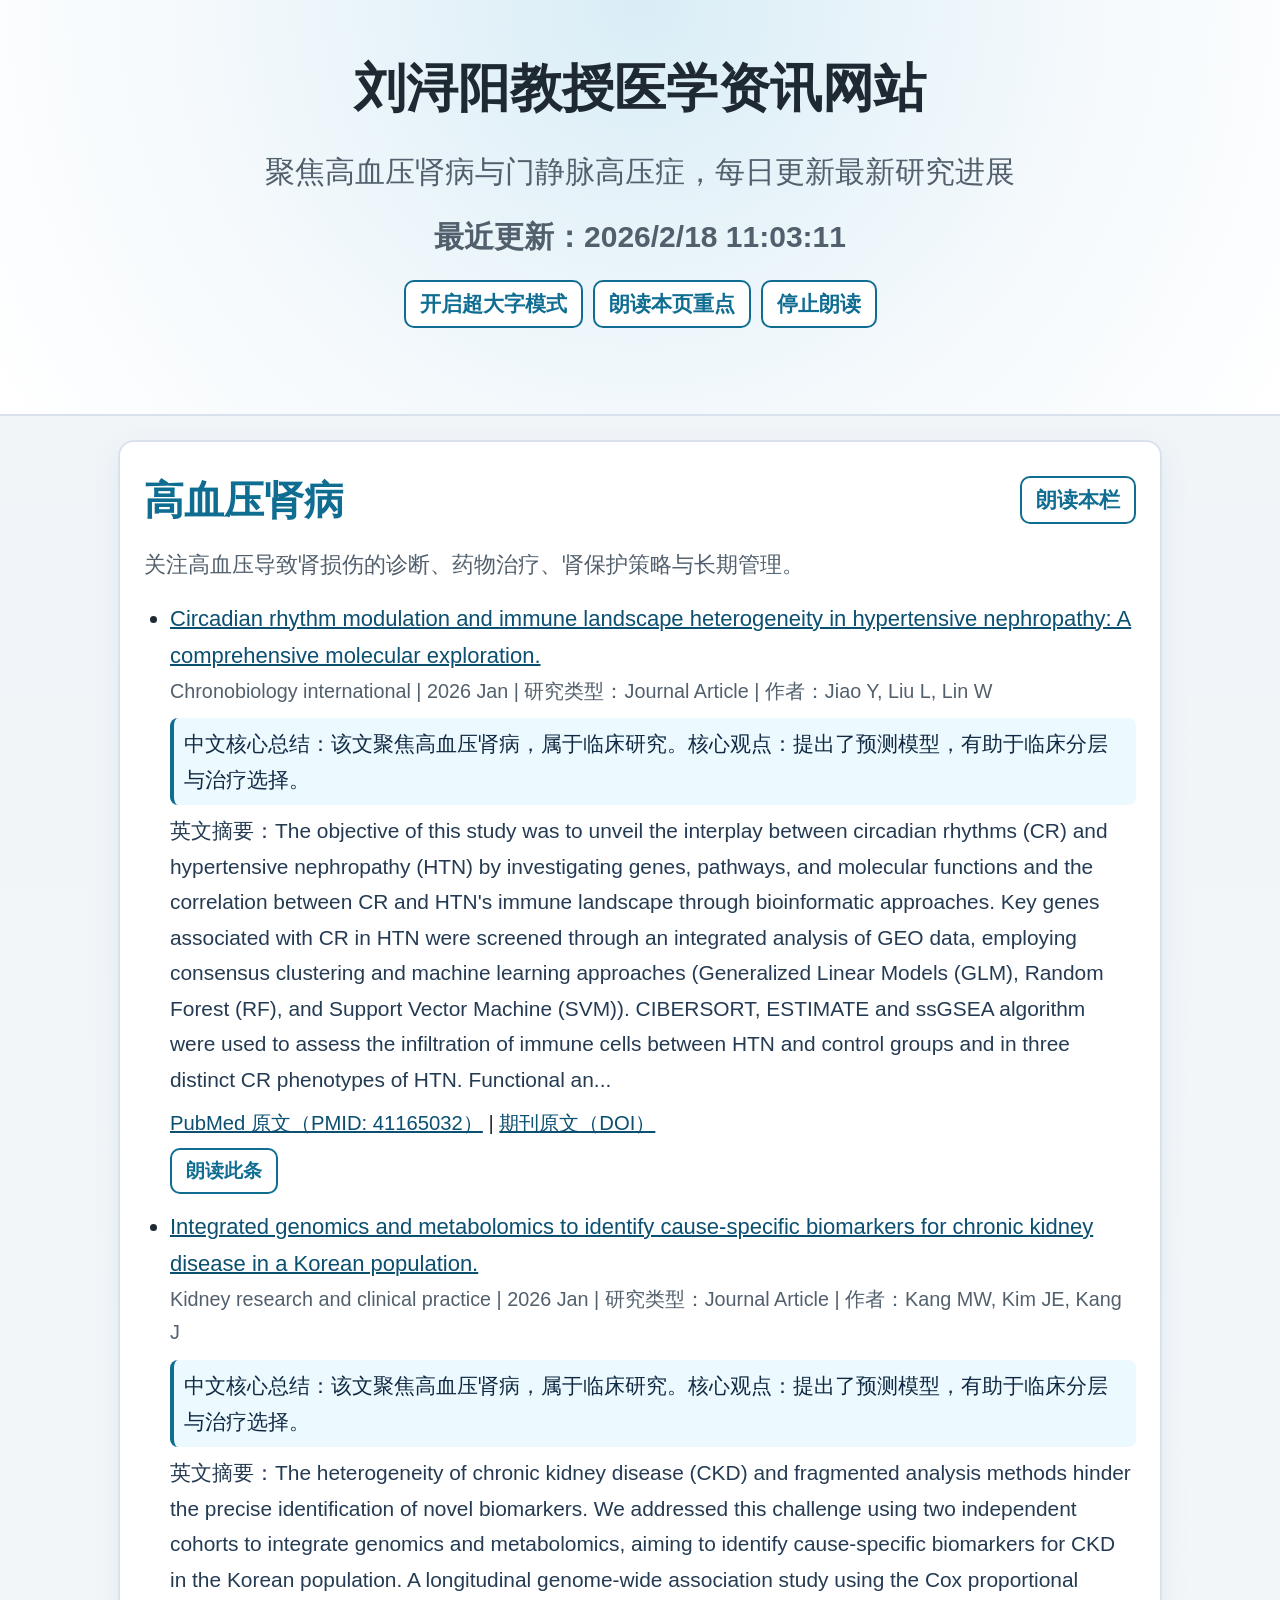
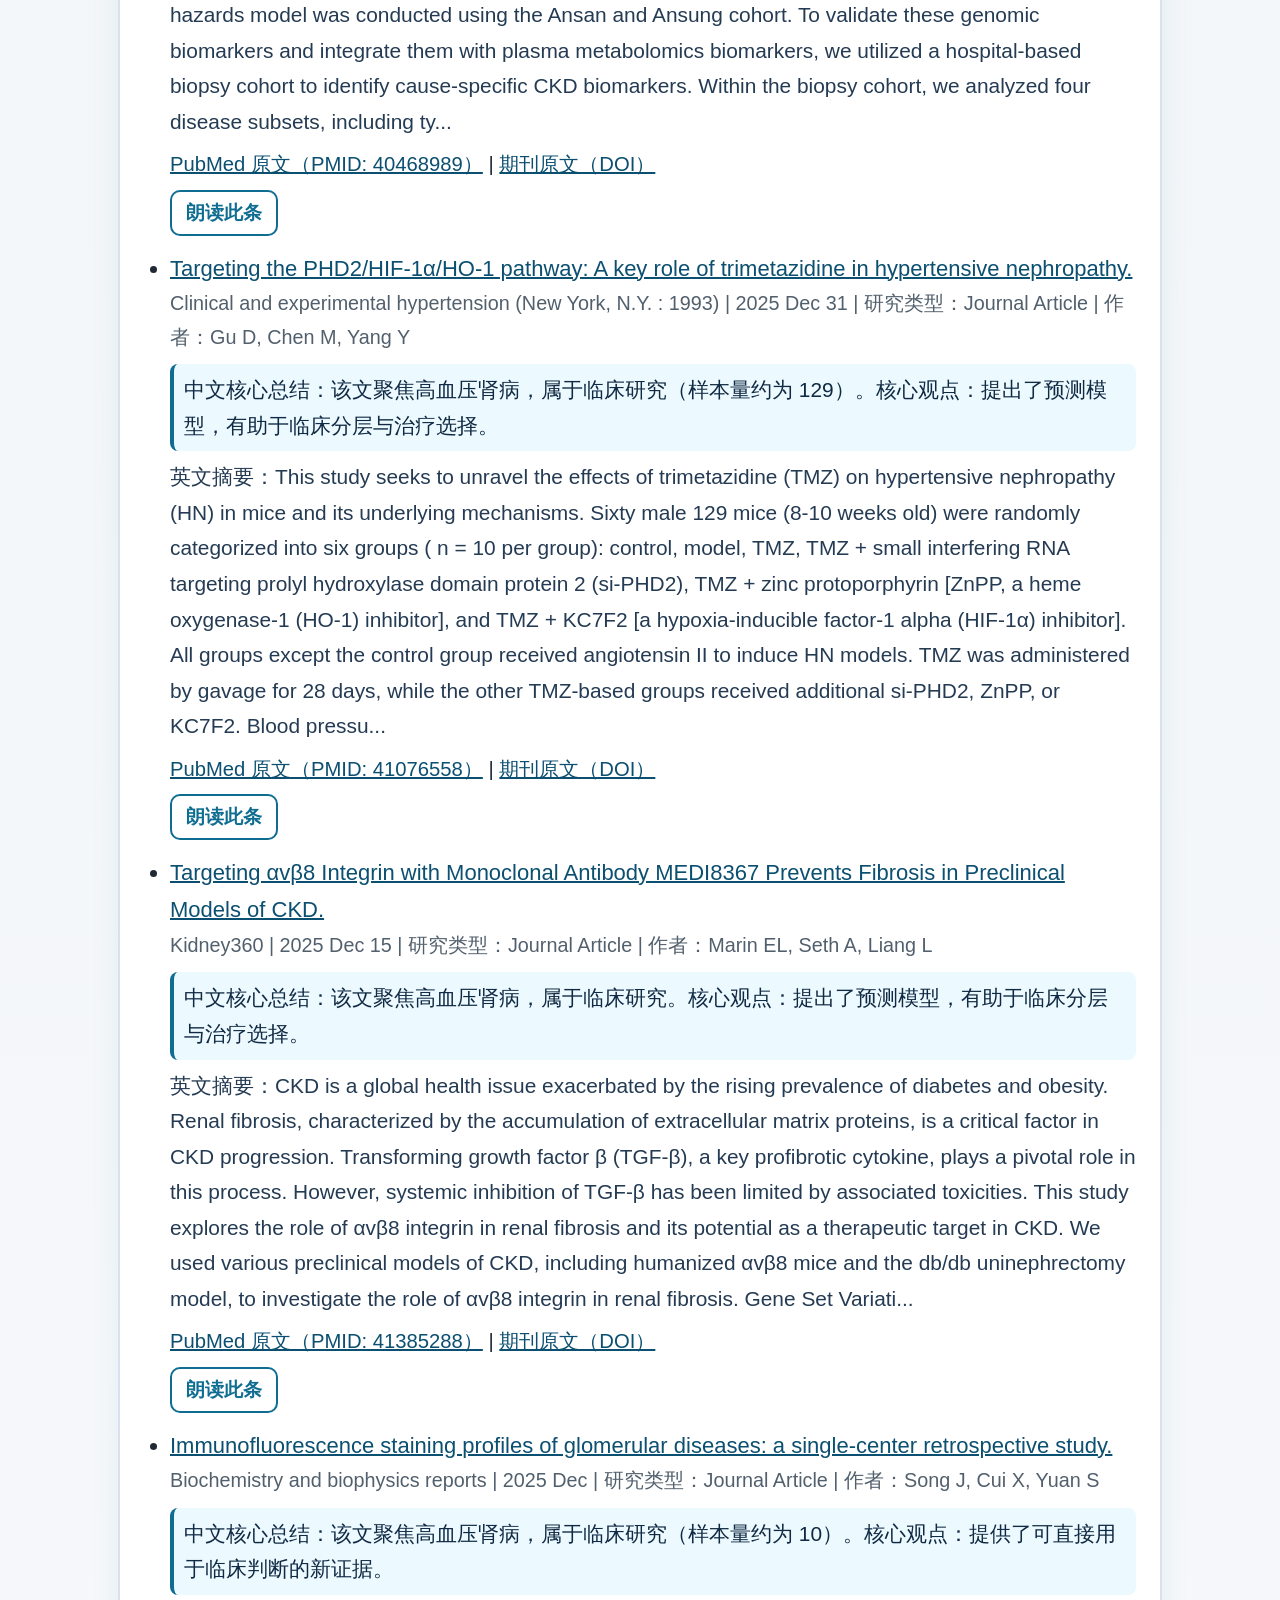
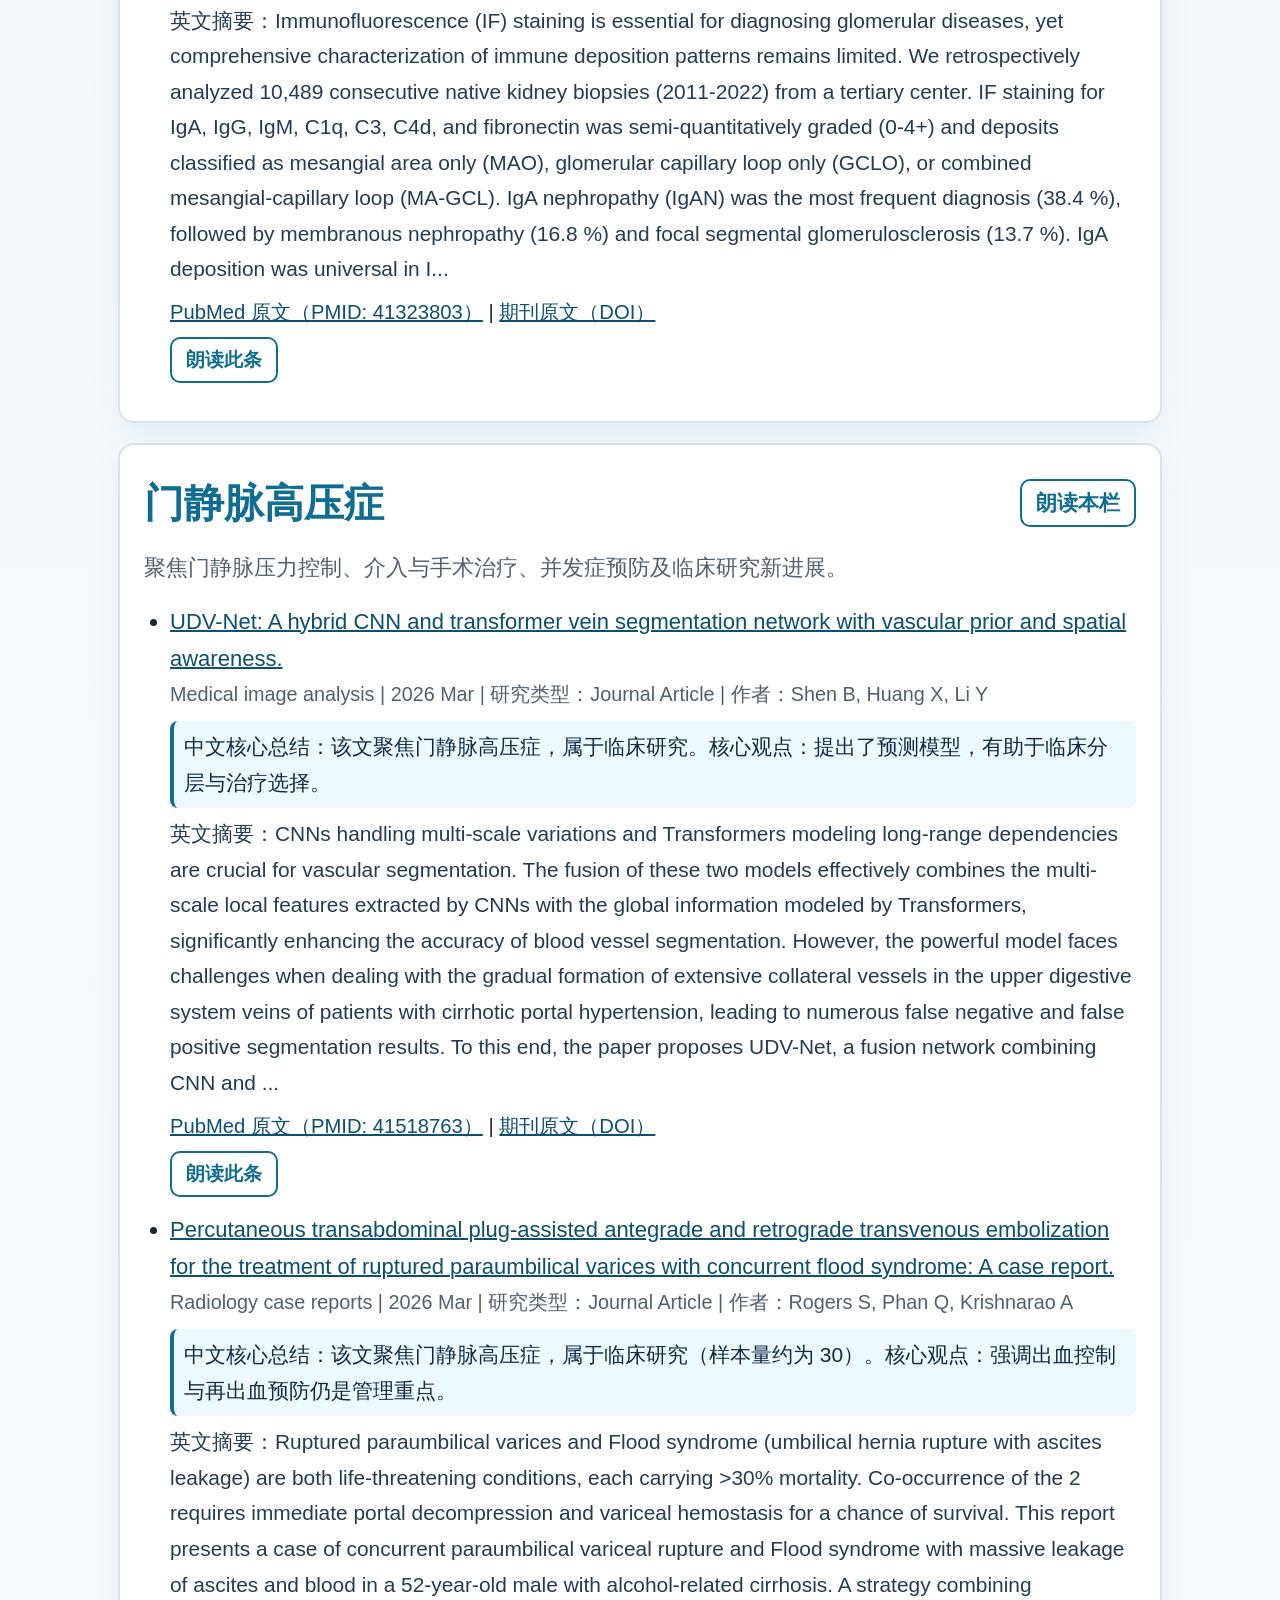
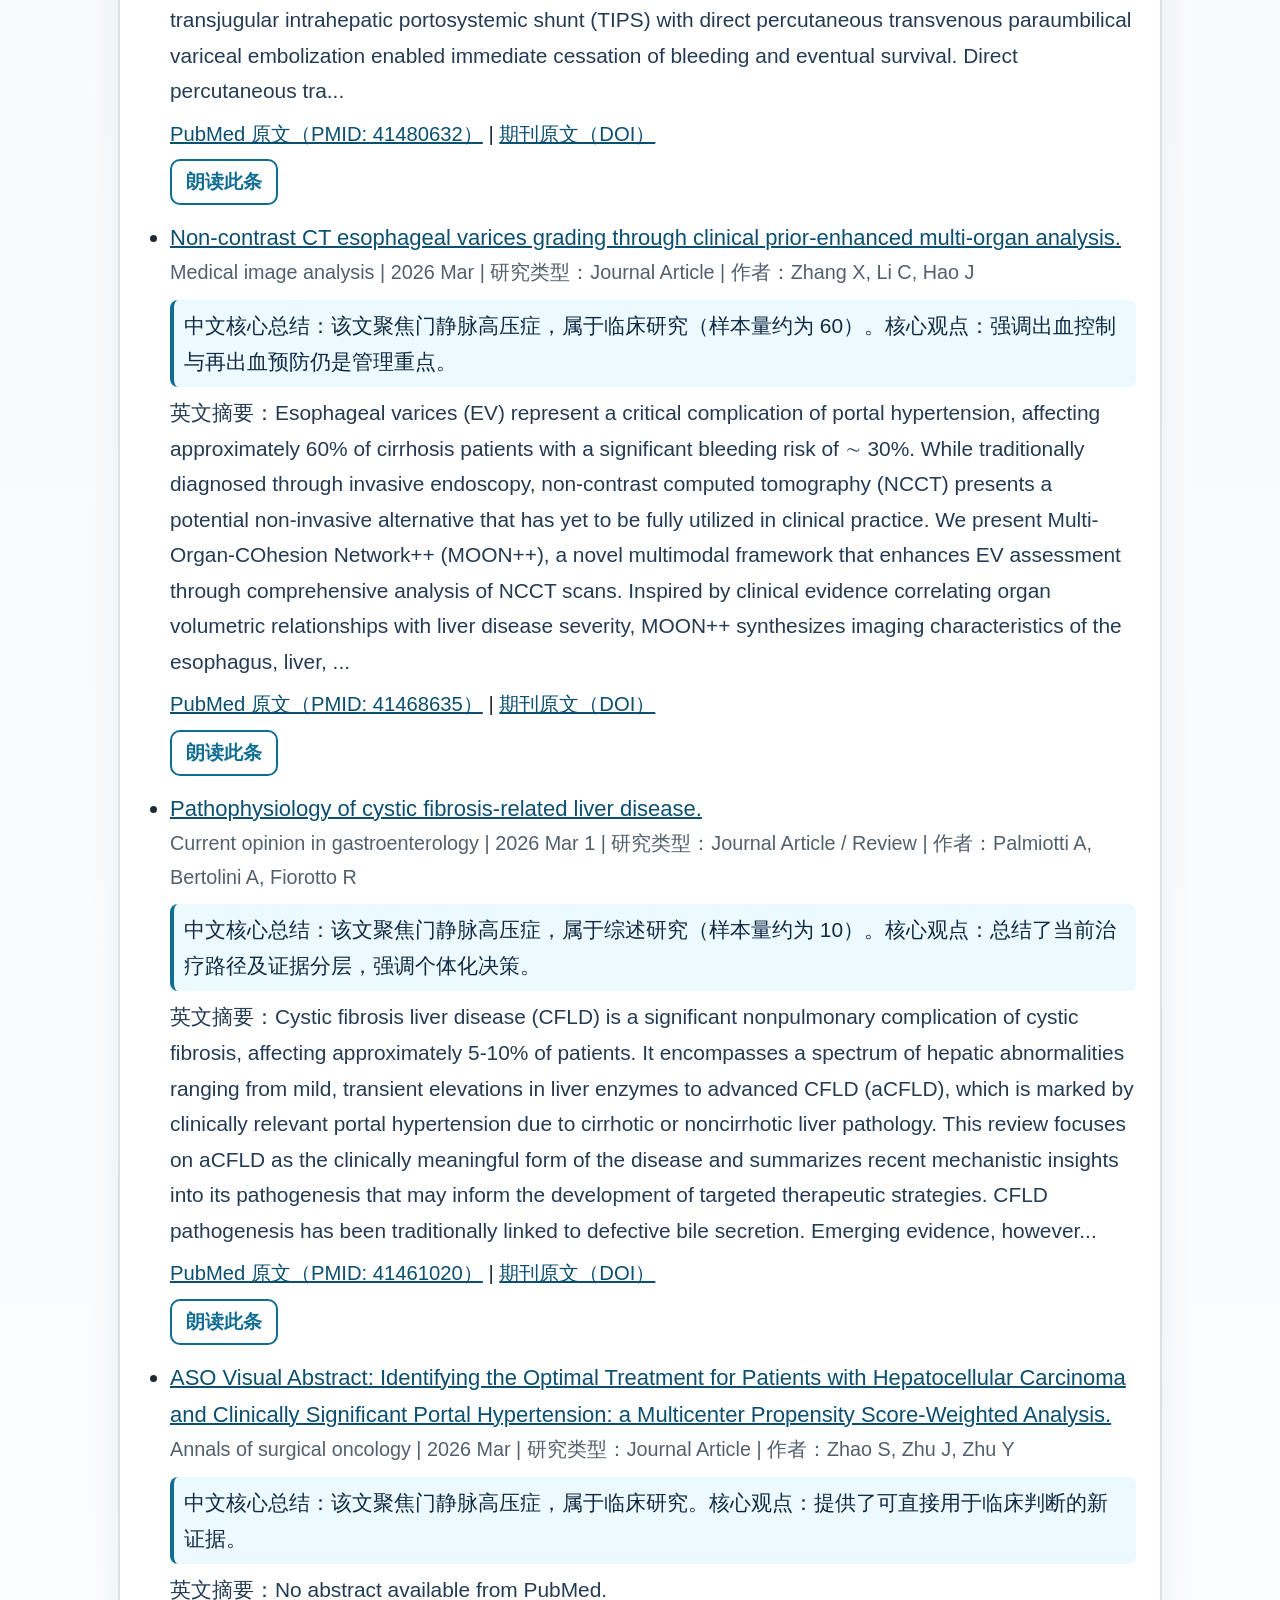
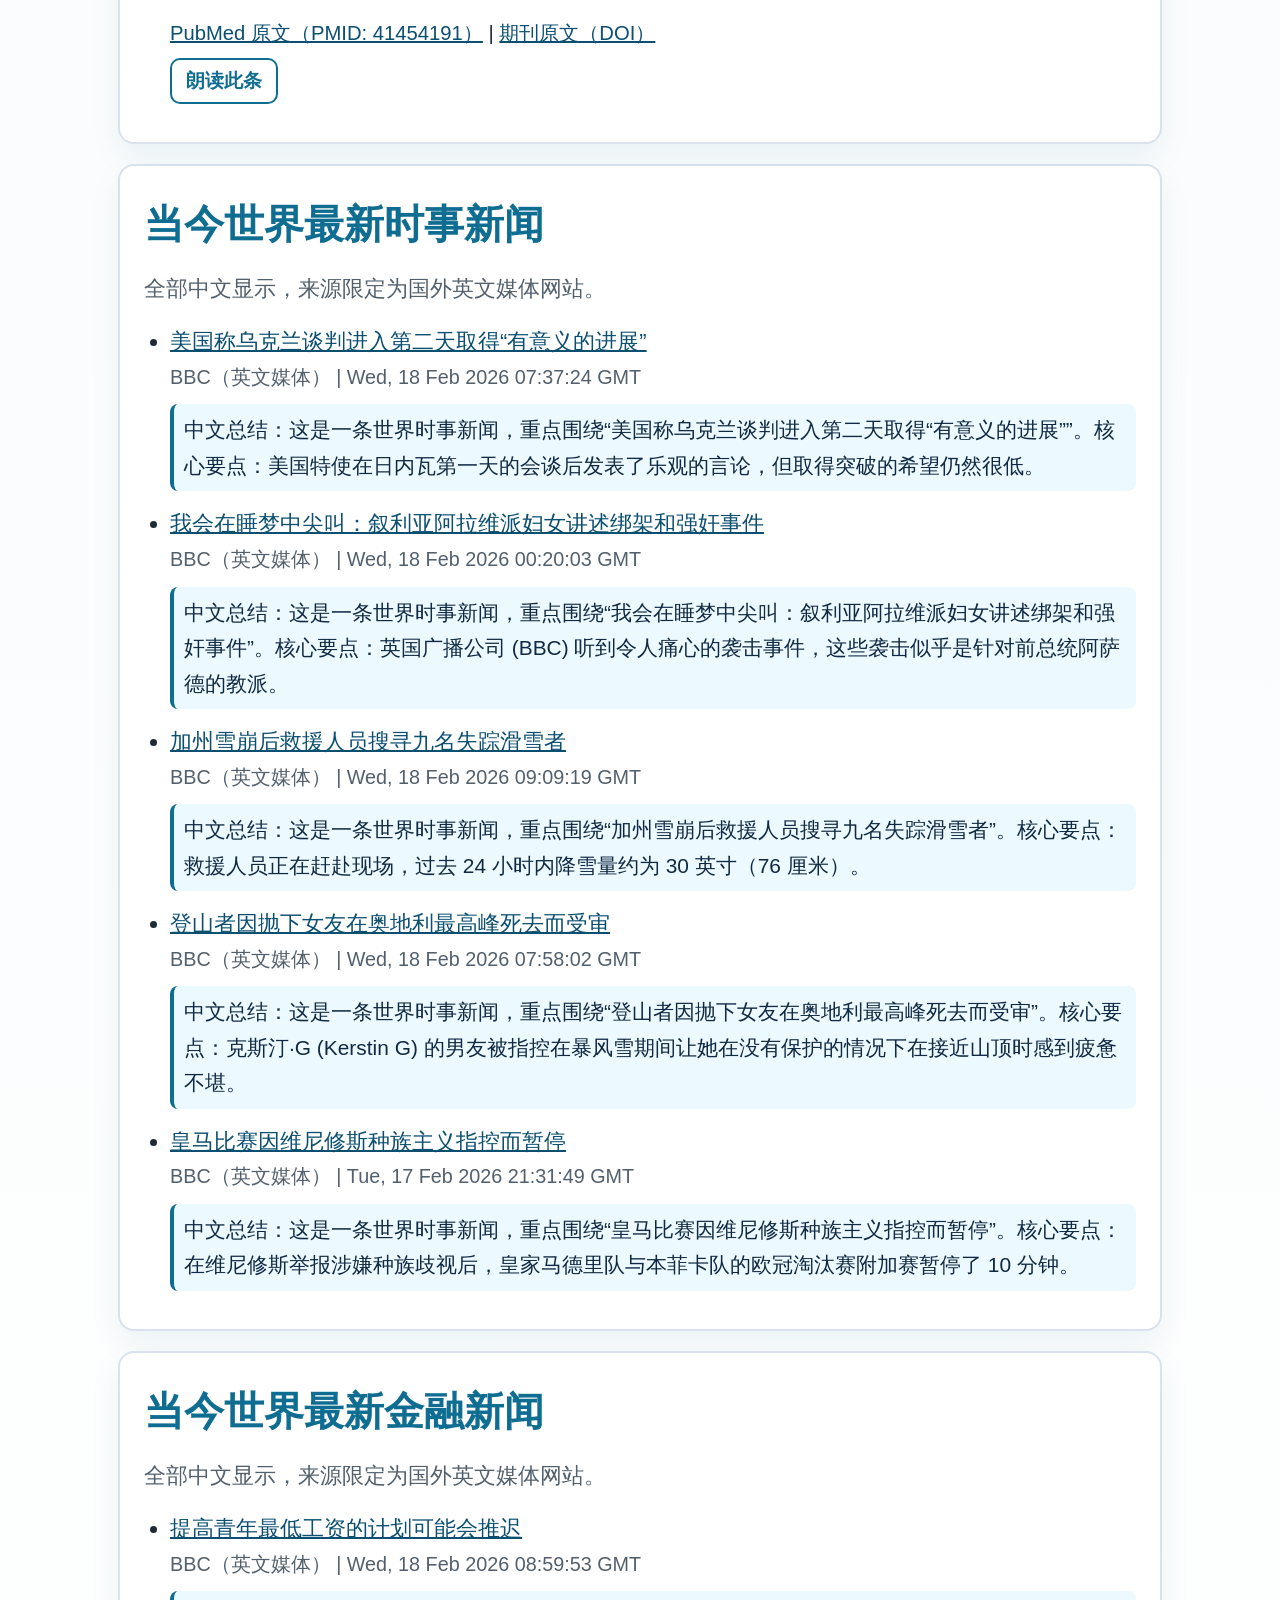
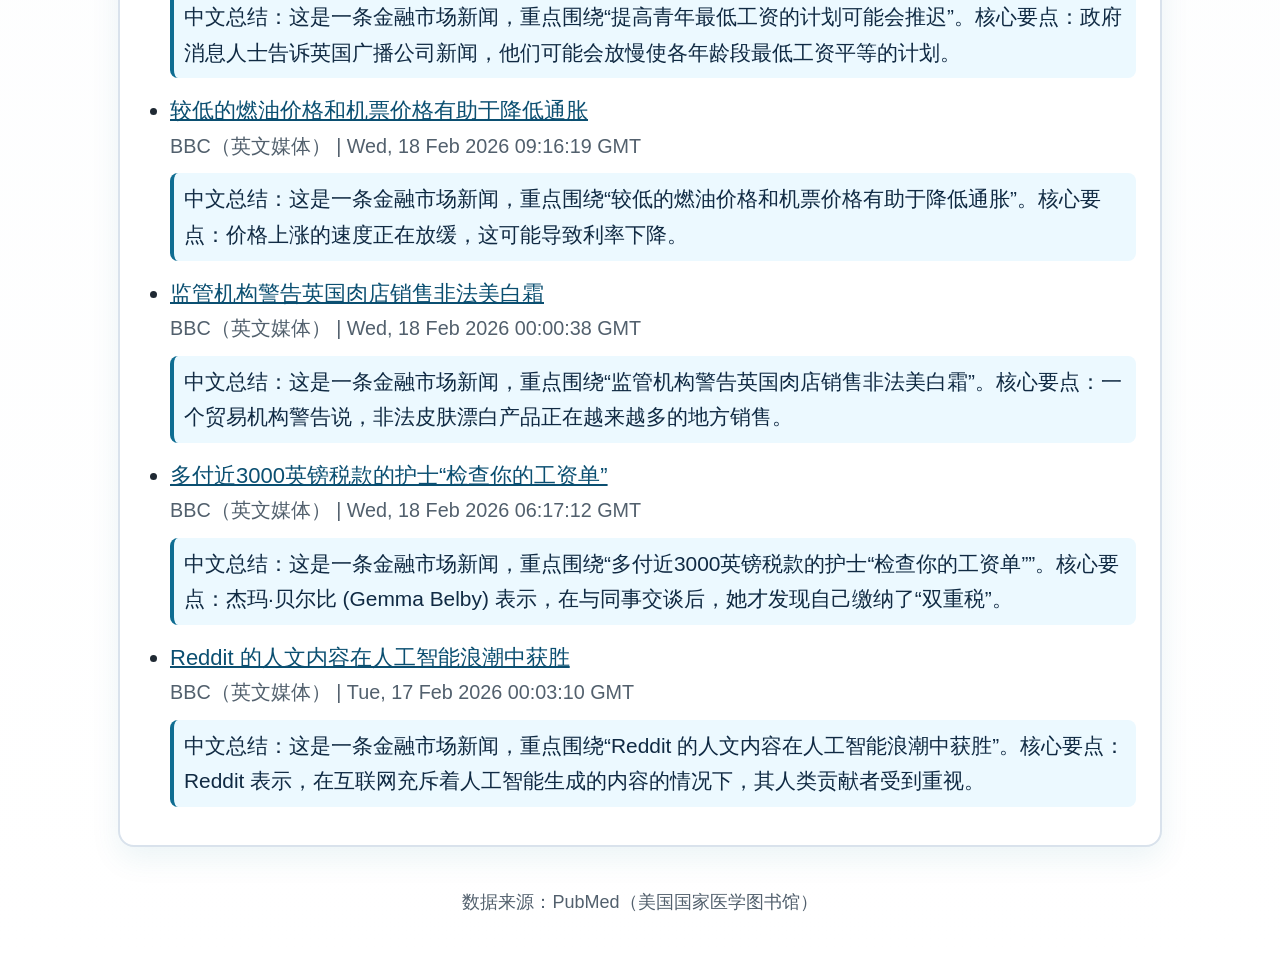
==== index.html @ 65dcad57 "init: liuxunyang medical website" ====
<!doctype html>
<html lang="zh-CN">
  <head>
    <meta charset="UTF-8" />
    <meta name="viewport" content="width=device-width, initial-scale=1.0" />
    <title>刘浔阳教授医学资讯网站</title>
    <link rel="stylesheet" href="./styles.css" />
  </head>
  <body>
    <header class="hero">
      <h1>刘浔阳教授医学资讯网站</h1>
      <p>聚焦高血压肾病与门静脉高压症，每日更新最新研究进展</p>
      <p id="updatedAt" class="updated">正在加载最新更新时间...</p>
      <div class="toolbar">
        <button id="fontToggleBtn" class="control-btn" type="button">开启超大字模式</button>
        <button id="readPageBtn" class="control-btn" type="button">朗读本页重点</button>
        <button id="stopReadBtn" class="control-btn" type="button">停止朗读</button>
      </div>
      <p id="voiceStatus" class="voice-status" aria-live="polite"></p>
    </header>

    <main class="container">
      <section class="card" aria-labelledby="topic-htn-kidney">
        <div class="card-head">
          <h2 id="topic-htn-kidney">高血压肾病</h2>
          <button class="control-btn read-topic-btn" type="button" data-topic="htn_kidney">朗读本栏</button>
        </div>
        <p class="topic-desc">
          关注高血压导致肾损伤的诊断、药物治疗、肾保护策略与长期管理。
        </p>
        <ul id="list-htn-kidney" class="paper-list" aria-live="polite"></ul>
      </section>

      <section class="card" aria-labelledby="topic-portal-hypertension">
        <div class="card-head">
          <h2 id="topic-portal-hypertension">门静脉高压症</h2>
          <button class="control-btn read-topic-btn" type="button" data-topic="portal_hypertension">朗读本栏</button>
        </div>
        <p class="topic-desc">
          聚焦门静脉压力控制、介入与手术治疗、并发症预防及临床研究新进展。
        </p>
        <ul id="list-portal-hypertension" class="paper-list" aria-live="polite"></ul>
      </section>

      <section class="card" aria-labelledby="topic-world-news">
        <h2 id="topic-world-news">当今世界最新时事新闻</h2>
        <p class="topic-desc">全部中文显示，来源限定为国外英文媒体网站。</p>
        <ul id="list-world-news" class="paper-list" aria-live="polite"></ul>
      </section>

      <section class="card" aria-labelledby="topic-finance-news">
        <h2 id="topic-finance-news">当今世界最新金融新闻</h2>
        <p class="topic-desc">全部中文显示，来源限定为国外英文媒体网站。</p>
        <ul id="list-finance-news" class="paper-list" aria-live="polite"></ul>
      </section>
    </main>

    <footer class="footer">
      <p>数据来源：PubMed（美国国家医学图书馆）</p>
    </footer>

    <script type="module" src="./app.js"></script>
  </body>
</html>
---- styles.css ----
:root {
  --bg: #f2f5f7;
  --card: #ffffff;
  --text: #1f2933;
  --muted: #52606d;
  --accent: #0f6d92;
  --border: #d9e2ec;
}

* {
  box-sizing: border-box;
}

body {
  margin: 0;
  font-family: "PingFang SC", "Hiragino Sans GB", "Microsoft YaHei", sans-serif;
  background: linear-gradient(180deg, #f0f4f8 0%, #ffffff 100%);
  color: var(--text);
  font-size: 22px;
  line-height: 1.7;
}

body.extra-large {
  font-size: 28px;
}

.hero {
  padding: 44px 20px 30px;
  text-align: center;
  border-bottom: 2px solid var(--border);
  background: radial-gradient(circle at top, #d9edf6 0%, #f4f9fc 58%, #ffffff 100%);
}

h1 {
  margin: 0;
  font-size: clamp(36px, 5vw, 52px);
}

.hero p {
  margin: 14px 0 0;
  font-size: clamp(22px, 3vw, 30px);
  color: var(--muted);
}

.updated {
  color: var(--accent);
  font-weight: 700;
}

.toolbar {
  margin-top: 18px;
  display: flex;
  flex-wrap: wrap;
  justify-content: center;
  gap: 10px;
}

.control-btn {
  border: 2px solid #0f6d92;
  background: #ffffff;
  color: #0f6d92;
  border-radius: 10px;
  padding: 8px 14px;
  font-size: 0.95em;
  font-weight: 700;
  cursor: pointer;
}

.control-btn:hover {
  background: #e6f3f9;
}

.voice-status {
  min-height: 1.4em;
  margin-top: 10px;
  color: #184e68;
  font-weight: 700;
}

.container {
  max-width: 1080px;
  margin: 24px auto 40px;
  padding: 0 18px;
  display: grid;
  grid-template-columns: 1fr;
  gap: 20px;
}

.card {
  background: var(--card);
  border: 2px solid var(--border);
  border-radius: 16px;
  padding: 24px;
  box-shadow: 0 12px 30px rgba(15, 109, 146, 0.08);
}

h2 {
  margin: 0;
  font-size: clamp(30px, 4vw, 40px);
  color: var(--accent);
}

.card-head {
  display: flex;
  justify-content: space-between;
  align-items: center;
  gap: 12px;
  flex-wrap: wrap;
}

.topic-desc {
  margin: 12px 0 16px;
  color: var(--muted);
}

.paper-list {
  margin: 0;
  padding-left: 26px;
}

.paper-list li {
  margin-bottom: 14px;
}

.paper-list a {
  color: #0b4f71;
  text-decoration-thickness: 2px;
}

.paper-meta {
  display: block;
  color: var(--muted);
  font-size: 0.9em;
}

.paper-abstract {
  margin: 8px 0;
  color: #243b53;
  font-size: 0.95em;
}

.paper-zh-summary {
  margin: 10px 0 8px;
  color: #102a43;
  background: #ecf9ff;
  border-left: 4px solid #0f6d92;
  padding: 8px 10px;
  border-radius: 8px;
  font-size: 0.95em;
}

.paper-source {
  margin: 8px 0;
  font-size: 0.92em;
}

.paper-source a {
  color: #0b4f71;
  text-decoration-thickness: 2px;
}

.paper-controls {
  margin-top: 8px;
}

.paper-read-btn {
  font-size: 0.85em;
}

.footer {
  text-align: center;
  color: var(--muted);
  font-size: 18px;
  padding: 0 12px 24px;
}

@media (max-width: 768px) {
  body {
    font-size: 20px;
  }

  body.extra-large {
    font-size: 24px;
  }

  .hero {
    padding: 32px 14px 24px;
  }

  .card {
    padding: 18px;
  }
}
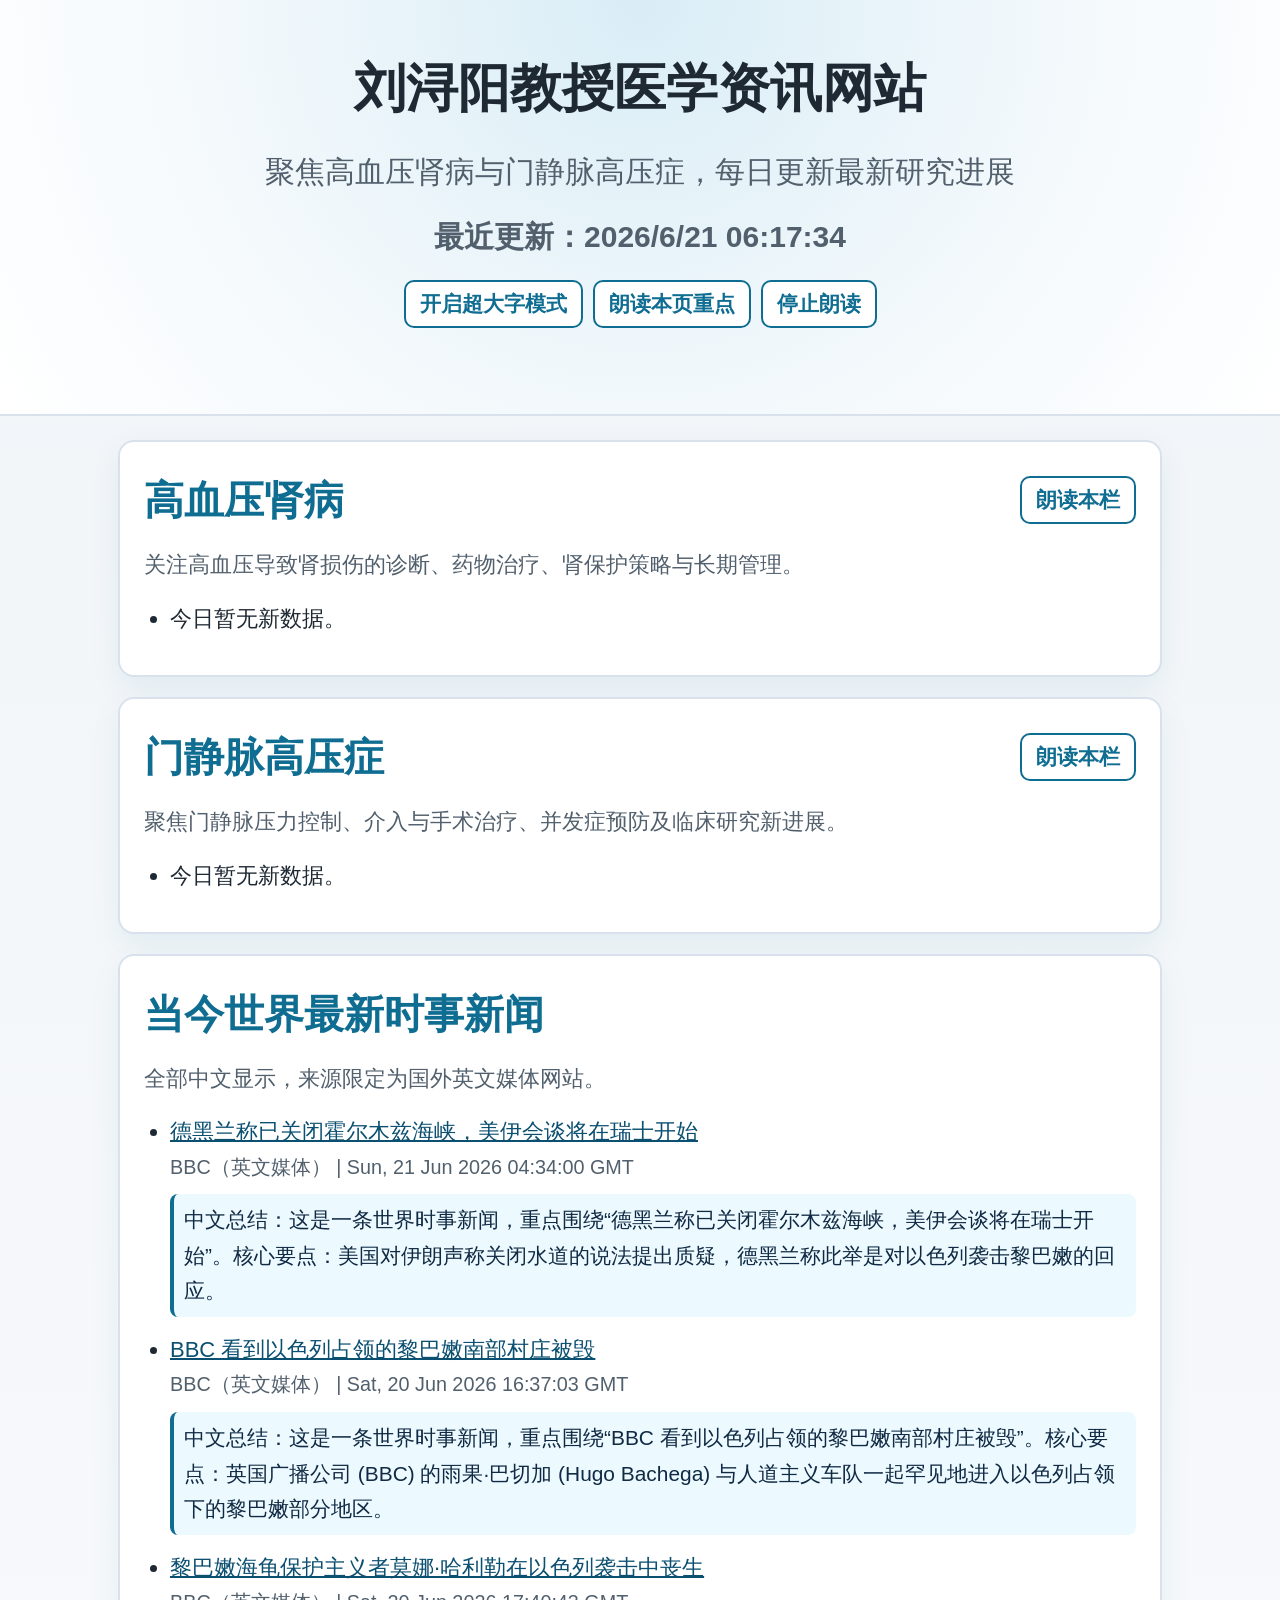
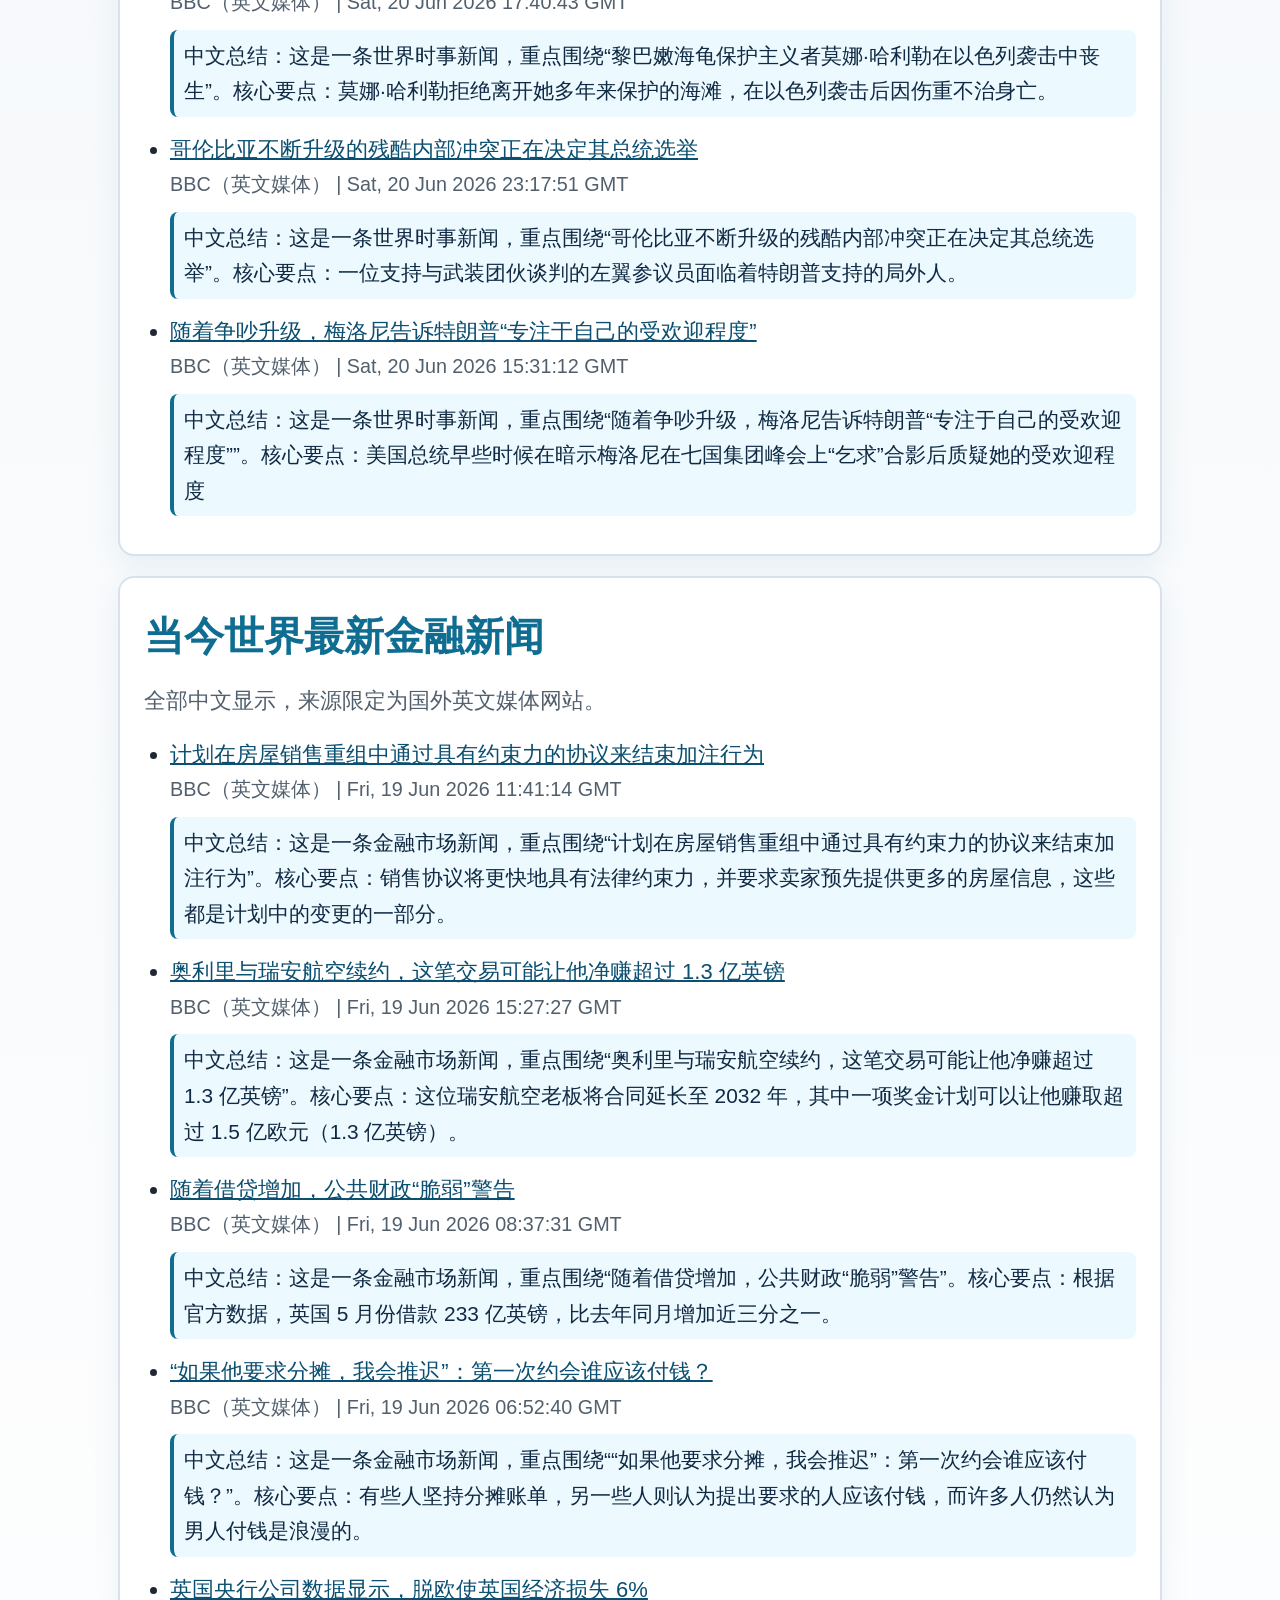
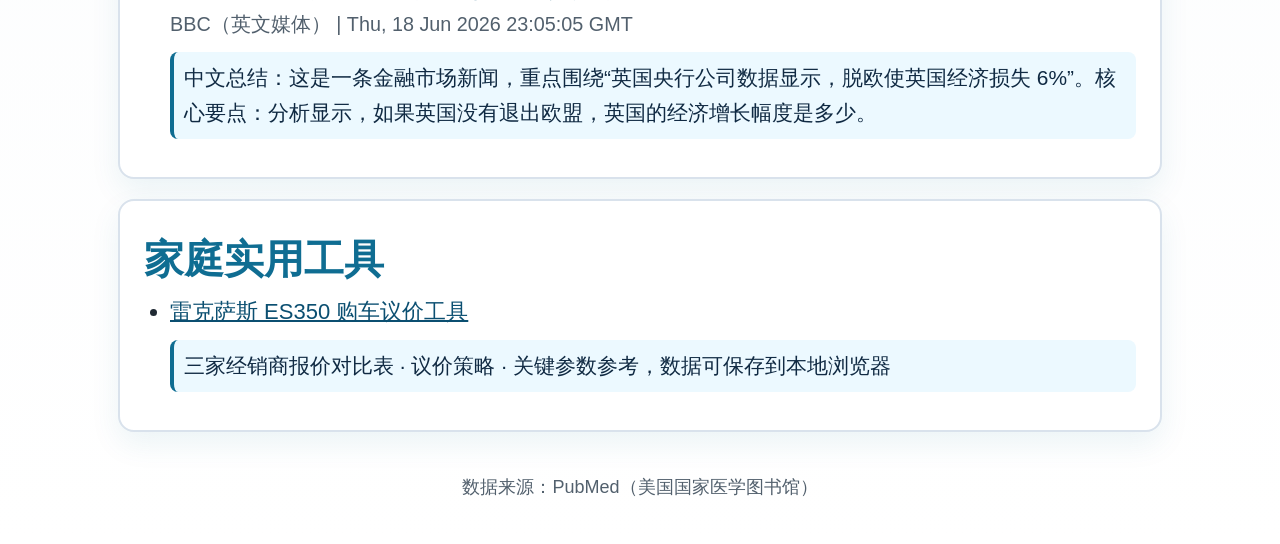
==== commit ea9c9d0a: "feat: 添加雷克萨斯 ES350 三家经销商议价对比工具 - 新增 lexus-es350.html：可编辑报价对比表、议价策略、关键参数 - 表格数据通过 localStorage 保存到本地，" ====
--- a/index.html
+++ b/index.html
@@ -53,6 +53,16 @@
         <p class="topic-desc">全部中文显示，来源限定为国外英文媒体网站。</p>
         <ul id="list-finance-news" class="paper-list" aria-live="polite"></ul>
       </section>
+
+      <section class="card" aria-labelledby="topic-tools">
+        <h2 id="topic-tools">家庭实用工具</h2>
+        <ul class="paper-list">
+          <li>
+            <a href="./lexus-es350.html">雷克萨斯 ES350 购车议价工具</a>
+            <p class="paper-zh-summary">三家经销商报价对比表 · 议价策略 · 关键参数参考，数据可保存到本地浏览器</p>
+          </li>
+        </ul>
+      </section>
     </main>
 
     <footer class="footer">
